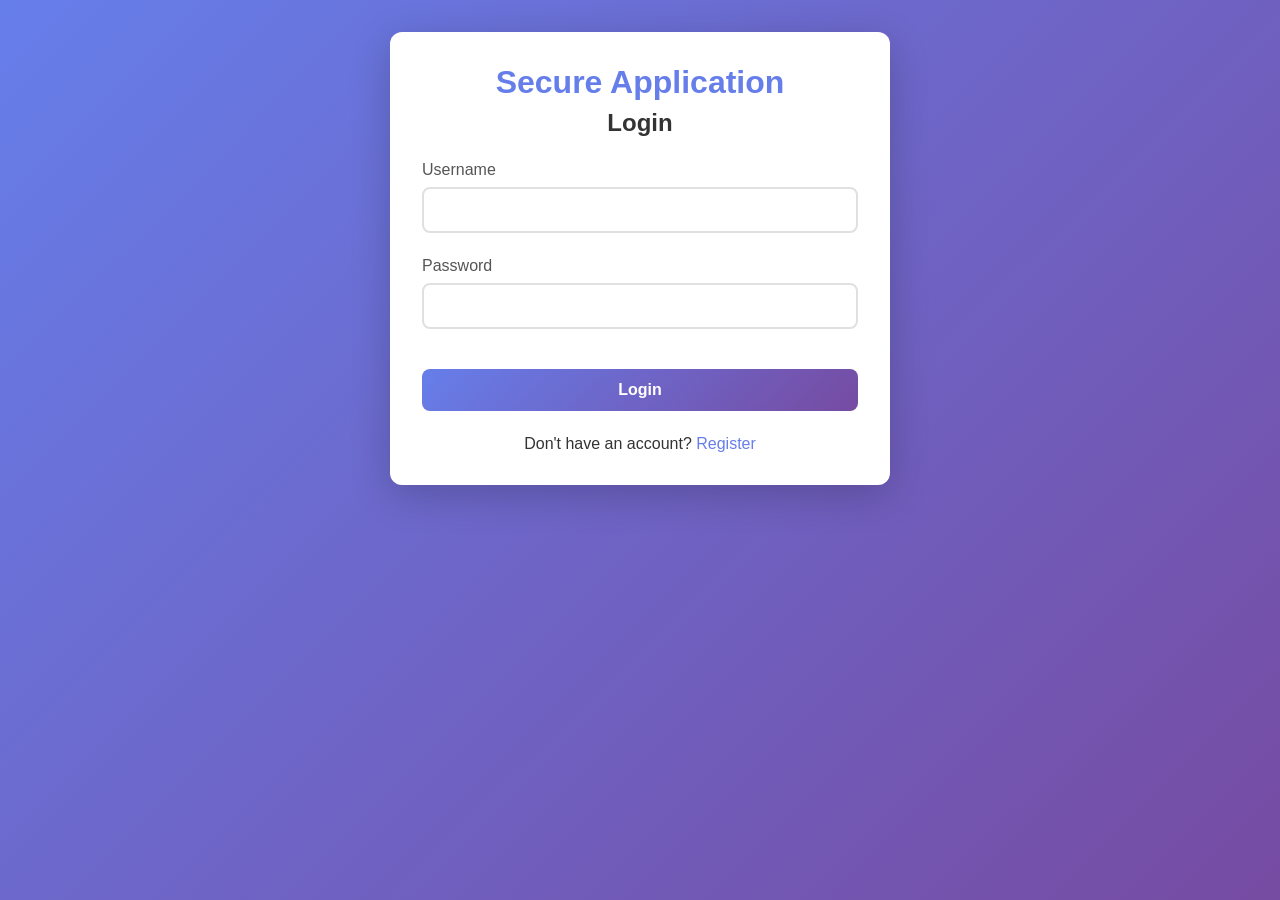
==== frontend/index.html @ 4bf396db "the secure version" ====
<!DOCTYPE html>
<html lang="en">
<head>
    <meta charset="UTF-8">
    <meta name="viewport" content="width=device-width, initial-scale=1.0">
    <title>Dashboard - Secure App</title>
    <link rel="stylesheet" href="css/style.css">
</head>
<body>
    <nav class="navbar">
        <div class="nav-container">
            <h1>Secure Application</h1>
            <div class="nav-actions">
                <span id="user-info"></span>
                <button id="logout-btn" class="btn btn-secondary">Logout</button>
            </div>
        </div>
    </nav>
    
    <div class="container">
        <div class="dashboard">
            <div class="card">
                <h2>User Information</h2>
                <div id="user-details"></div>
            </div>
            
            <div class="card">
                <h2>Two-Factor Authentication</h2>
                <div id="2fa-section">
                    <div id="2fa-disabled" style="display: none;">
                        <p>Two-factor authentication is currently disabled.</p>
                        <button id="enable-2fa-btn" class="btn btn-primary">Enable 2FA</button>
                    </div>
                    
                    <div id="2fa-enabled" style="display: none;">
                        <p>Two-factor authentication is enabled for your account.</p>
                        <button id="disable-2fa-btn" class="btn btn-danger">Disable 2FA</button>
                    </div>
                    
                    <div id="2fa-setup" style="display: none;">
                        <h3>Set up 2FA</h3>
                        <p>Scan this QR code with your authenticator app (Google Authenticator, Authy, etc.)</p>
                        <div id="qr-code-container"></div>
                        <div class="form-group">
                            <label>Manual entry code (if you can't scan):</label>
                            <code id="totp-secret"></code>
                        </div>
                        <button id="close-2fa-setup" class="btn btn-secondary">Close</button>
                    </div>
                </div>
            </div>
            
            <div class="card">
                <h2>Your Data</h2>
                <button id="add-data-btn" class="btn btn-primary">Add New Item</button>
                
                <div id="add-data-form" style="display: none; margin-top: 1rem;">
                    <div class="form-group">
                        <label for="data-title">Title</label>
                        <input type="text" id="data-title" required>
                    </div>
                    <div class="form-group">
                        <label for="data-content">Content</label>
                        <textarea id="data-content" rows="4" required></textarea>
                    </div>
                    <button id="save-data-btn" class="btn btn-success">Save</button>
                    <button id="cancel-data-btn" class="btn btn-secondary">Cancel</button>
                </div>
                
                <div id="data-list"></div>
                <div id="error-message" class="error-message" style="display: none;"></div>
            </div>
        </div>
    </div>
    
    <script src="js/auth.js"></script>
    <script src="js/main.js"></script>
</body>
</html>
---- frontend/css/style.css ----
/* Global Styles */
* {
    margin: 0;
    padding: 0;
    box-sizing: border-box;
}

body {
    font-family: -apple-system, BlinkMacSystemFont, 'Segoe UI', Roboto, Oxygen, Ubuntu, Cantarell, sans-serif;
    background: linear-gradient(135deg, #667eea 0%, #764ba2 100%);
    min-height: 100vh;
    color: #333;
}

.container {
    max-width: 1200px;
    margin: 0 auto;
    padding: 2rem;
}

/* Navigation */
.navbar {
    background-color: rgba(255, 255, 255, 0.95);
    box-shadow: 0 2px 10px rgba(0, 0, 0, 0.1);
    padding: 1rem 0;
}

.nav-container {
    max-width: 1200px;
    margin: 0 auto;
    padding: 0 2rem;
    display: flex;
    justify-content: space-between;
    align-items: center;
}

.nav-container h1 {
    font-size: 1.5rem;
    color: #667eea;
}

.nav-actions {
    display: flex;
    align-items: center;
    gap: 1rem;
}

#user-info {
    color: #666;
    font-weight: 500;
}

/* Cards */
.auth-card,
.card {
    background: white;
    border-radius: 12px;
    padding: 2rem;
    box-shadow: 0 10px 40px rgba(0, 0, 0, 0.2);
    max-width: 500px;
    margin: 0 auto;
}

.card {
    max-width: 100%;
    margin-bottom: 2rem;
}

.auth-card h1 {
    color: #667eea;
    text-align: center;
    margin-bottom: 0.5rem;
}

.auth-card h2,
.card h2 {
    color: #333;
    margin-bottom: 1.5rem;
    text-align: center;
}

/* Forms */
.form-group {
    margin-bottom: 1.5rem;
}

.form-group label {
    display: block;
    margin-bottom: 0.5rem;
    color: #555;
    font-weight: 500;
}

.form-group input,
.form-group textarea {
    width: 100%;
    padding: 0.75rem;
    border: 2px solid #e0e0e0;
    border-radius: 8px;
    font-size: 1rem;
    transition: border-color 0.3s;
}

.form-group input:focus,
.form-group textarea:focus {
    outline: none;
    border-color: #667eea;
}

.form-group small {
    display: block;
    margin-top: 0.25rem;
    color: #888;
    font-size: 0.875rem;
}

.form-group code {
    display: block;
    background: #f5f5f5;
    padding: 0.5rem;
    border-radius: 4px;
    font-family: 'Courier New', monospace;
    font-size: 0.9rem;
}

/* Buttons */
.btn {
    padding: 0.75rem 1.5rem;
    border: none;
    border-radius: 8px;
    font-size: 1rem;
    font-weight: 600;
    cursor: pointer;
    transition: all 0.3s;
    display: inline-block;
    text-decoration: none;
}

.btn-primary {
    background: linear-gradient(135deg, #667eea 0%, #764ba2 100%);
    color: white;
}

.btn-primary:hover {
    transform: translateY(-2px);
    box-shadow: 0 5px 20px rgba(102, 126, 234, 0.4);
}

.btn-secondary {
    background: #6c757d;
    color: white;
}

.btn-secondary:hover {
    background: #5a6268;
}

.btn-success {
    background: #28a745;
    color: white;
}

.btn-success:hover {
    background: #218838;
}

.btn-danger {
    background: #dc3545;
    color: white;
}

.btn-danger:hover {
    background: #c82333;
}

button[type="submit"] {
    width: 100%;
    margin-top: 1rem;
}

/* Messages */
.error-message {
    background: #f8d7da;
    color: #721c24;
    padding: 1rem;
    border-radius: 8px;
    margin-bottom: 1rem;
    border: 1px solid #f5c6cb;
}

.success-message {
    background: #d4edda;
    color: #155724;
    padding: 1rem;
    border-radius: 8px;
    margin-bottom: 1rem;
    border: 1px solid #c3e6cb;
}

/* Auth Links */
.auth-links {
    text-align: center;
    margin-top: 1.5rem;
}

.auth-links a {
    color: #667eea;
    text-decoration: none;
    font-weight: 500;
}

.auth-links a:hover {
    text-decoration: underline;
}

/* Dashboard */
.dashboard {
    margin-top: 2rem;
}

#user-details {
    line-height: 1.8;
}

#user-details p {
    margin-bottom: 0.5rem;
}

#user-details strong {
    color: #667eea;
    display: inline-block;
    width: 120px;
}

/* Data List */
#data-list {
    margin-top: 1.5rem;
}

.data-item {
    background: #f8f9fa;
    padding: 1rem;
    border-radius: 8px;
    margin-bottom: 1rem;
    border-left: 4px solid #667eea;
}

.data-item h3 {
    color: #333;
    margin-bottom: 0.5rem;
}

.data-item p {
    color: #666;
    margin-bottom: 0.5rem;
}

.data-item small {
    color: #888;
    font-size: 0.875rem;
}

.data-item button {
    margin-top: 0.5rem;
}

/* QR Code */
#qr-code-container {
    text-align: center;
    margin: 1.5rem 0;
}

#qr-code-container img {
    max-width: 300px;
    border: 2px solid #e0e0e0;
    border-radius: 8px;
    padding: 1rem;
    background: white;
}

/* Responsive */
@media (max-width: 768px) {
    .container {
        padding: 1rem;
    }
    
    .auth-card,
    .card {
        padding: 1.5rem;
    }
    
    .nav-container {
        flex-direction: column;
        gap: 1rem;
    }
    
    .nav-actions {
        flex-direction: column;
        width: 100%;
    }
    
    #user-details strong {
        display: block;
        width: auto;
    }
}

/* Loading State */
.loading {
    opacity: 0.6;
    pointer-events: none;
}

/* Hidden */
.hidden {
    display: none !important;
}
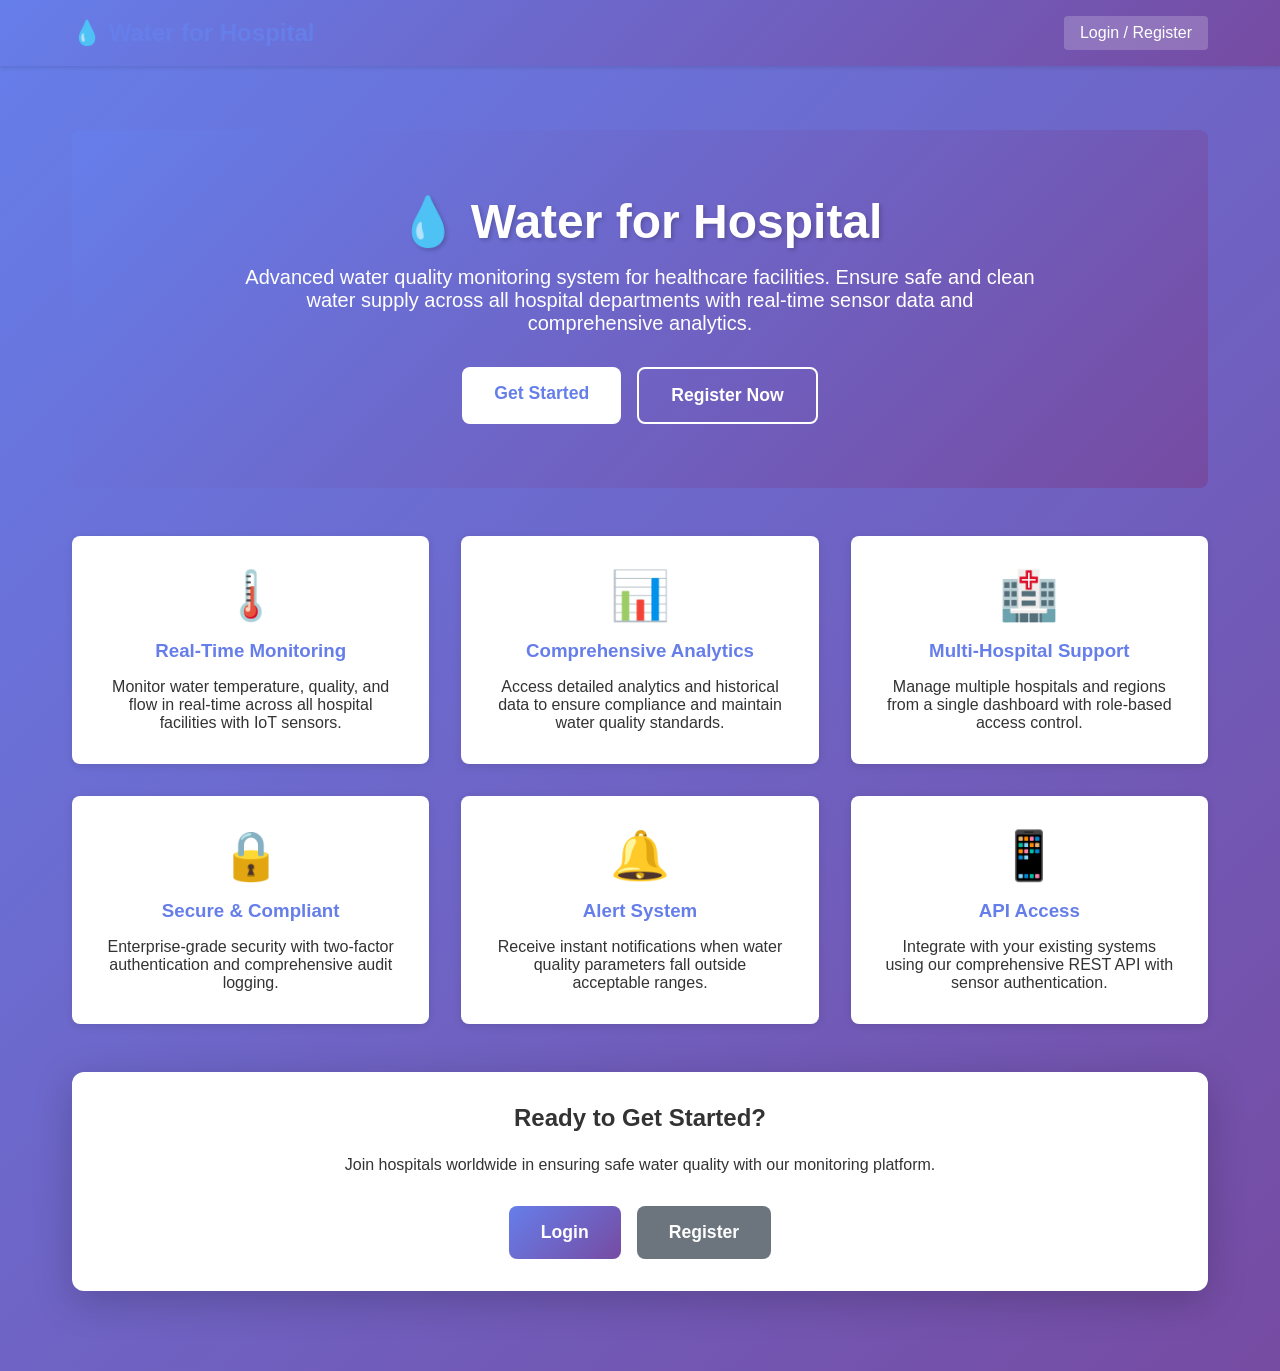
==== commit 043e5d23: "Complete frontend rebranding and landing page implementation Co-authored-by: Xander-Vanlaer <1818405" ====
--- a/frontend/index.html
+++ b/frontend/index.html
@@ -3,77 +3,191 @@
 <head>
     <meta charset="UTF-8">
     <meta name="viewport" content="width=device-width, initial-scale=1.0">
-    <title>Dashboard - Secure App</title>
+    <title>Water for Hospital - Water Monitoring System</title>
     <link rel="stylesheet" href="css/style.css">
+    <style>
+        .hero {
+            background: linear-gradient(135deg, #667eea 0%, #764ba2 100%);
+            color: white;
+            padding: 4rem 2rem;
+            text-align: center;
+            border-radius: 8px;
+            margin: 2rem 0;
+        }
+        
+        .hero h1 {
+            font-size: 3rem;
+            margin-bottom: 1rem;
+            text-shadow: 2px 2px 4px rgba(0,0,0,0.2);
+        }
+        
+        .hero p {
+            font-size: 1.25rem;
+            margin-bottom: 2rem;
+            max-width: 800px;
+            margin-left: auto;
+            margin-right: auto;
+        }
+        
+        .cta-buttons {
+            display: flex;
+            gap: 1rem;
+            justify-content: center;
+            flex-wrap: wrap;
+        }
+        
+        .cta-btn {
+            padding: 1rem 2rem;
+            font-size: 1.1rem;
+            border-radius: 8px;
+            text-decoration: none;
+            font-weight: 600;
+            transition: transform 0.2s, box-shadow 0.2s;
+            display: inline-block;
+        }
+        
+        .cta-btn:hover {
+            transform: translateY(-2px);
+            box-shadow: 0 4px 12px rgba(0,0,0,0.2);
+        }
+        
+        .cta-primary {
+            background: white;
+            color: #667eea;
+        }
+        
+        .cta-secondary {
+            background: transparent;
+            color: white;
+            border: 2px solid white;
+        }
+        
+        .features {
+            display: grid;
+            grid-template-columns: repeat(auto-fit, minmax(300px, 1fr));
+            gap: 2rem;
+            margin: 3rem 0;
+        }
+        
+        .feature-card {
+            background: white;
+            padding: 2rem;
+            border-radius: 8px;
+            box-shadow: 0 2px 8px rgba(0,0,0,0.1);
+            text-align: center;
+        }
+        
+        .feature-icon {
+            font-size: 3rem;
+            margin-bottom: 1rem;
+        }
+        
+        .feature-card h3 {
+            color: #667eea;
+            margin-bottom: 1rem;
+        }
+        
+        .navbar {
+            background: linear-gradient(135deg, #667eea 0%, #764ba2 100%);
+            color: white;
+            padding: 1rem 0;
+            box-shadow: 0 2px 4px rgba(0,0,0,0.1);
+        }
+        
+        .nav-container {
+            max-width: 1200px;
+            margin: 0 auto;
+            padding: 0 2rem;
+            display: flex;
+            justify-content: space-between;
+            align-items: center;
+        }
+        
+        .nav-container h1 {
+            margin: 0;
+            font-size: 1.5rem;
+        }
+        
+        .nav-actions a {
+            color: white;
+            text-decoration: none;
+            padding: 0.5rem 1rem;
+            border-radius: 4px;
+            background: rgba(255,255,255,0.2);
+            transition: background 0.2s;
+        }
+        
+        .nav-actions a:hover {
+            background: rgba(255,255,255,0.3);
+        }
+    </style>
 </head>
 <body>
     <nav class="navbar">
         <div class="nav-container">
-            <h1>Secure Application</h1>
+            <h1>💧 Water for Hospital</h1>
             <div class="nav-actions">
-                <span id="user-info"></span>
-                <button id="logout-btn" class="btn btn-secondary">Logout</button>
+                <a href="login.html">Login / Register</a>
             </div>
         </div>
     </nav>
     
     <div class="container">
-        <div class="dashboard">
-            <div class="card">
-                <h2>User Information</h2>
-                <div id="user-details"></div>
+        <div class="hero">
+            <h1>💧 Water for Hospital</h1>
+            <p>Advanced water quality monitoring system for healthcare facilities. Ensure safe and clean water supply across all hospital departments with real-time sensor data and comprehensive analytics.</p>
+            <div class="cta-buttons">
+                <a href="login.html" class="cta-btn cta-primary">Get Started</a>
+                <a href="login.html#register" class="cta-btn cta-secondary">Register Now</a>
+            </div>
+        </div>
+        
+        <div class="features">
+            <div class="feature-card">
+                <div class="feature-icon">🌡️</div>
+                <h3>Real-Time Monitoring</h3>
+                <p>Monitor water temperature, quality, and flow in real-time across all hospital facilities with IoT sensors.</p>
             </div>
             
-            <div class="card">
-                <h2>Two-Factor Authentication</h2>
-                <div id="2fa-section">
-                    <div id="2fa-disabled" style="display: none;">
-                        <p>Two-factor authentication is currently disabled.</p>
-                        <button id="enable-2fa-btn" class="btn btn-primary">Enable 2FA</button>
-                    </div>
-                    
-                    <div id="2fa-enabled" style="display: none;">
-                        <p>Two-factor authentication is enabled for your account.</p>
-                        <button id="disable-2fa-btn" class="btn btn-danger">Disable 2FA</button>
-                    </div>
-                    
-                    <div id="2fa-setup" style="display: none;">
-                        <h3>Set up 2FA</h3>
-                        <p>Scan this QR code with your authenticator app (Google Authenticator, Authy, etc.)</p>
-                        <div id="qr-code-container"></div>
-                        <div class="form-group">
-                            <label>Manual entry code (if you can't scan):</label>
-                            <code id="totp-secret"></code>
-                        </div>
-                        <button id="close-2fa-setup" class="btn btn-secondary">Close</button>
-                    </div>
-                </div>
+            <div class="feature-card">
+                <div class="feature-icon">📊</div>
+                <h3>Comprehensive Analytics</h3>
+                <p>Access detailed analytics and historical data to ensure compliance and maintain water quality standards.</p>
             </div>
             
-            <div class="card">
-                <h2>Your Data</h2>
-                <button id="add-data-btn" class="btn btn-primary">Add New Item</button>
-                
-                <div id="add-data-form" style="display: none; margin-top: 1rem;">
-                    <div class="form-group">
-                        <label for="data-title">Title</label>
-                        <input type="text" id="data-title" required>
-                    </div>
-                    <div class="form-group">
-                        <label for="data-content">Content</label>
-                        <textarea id="data-content" rows="4" required></textarea>
-                    </div>
-                    <button id="save-data-btn" class="btn btn-success">Save</button>
-                    <button id="cancel-data-btn" class="btn btn-secondary">Cancel</button>
-                </div>
-                
-                <div id="data-list"></div>
-                <div id="error-message" class="error-message" style="display: none;"></div>
+            <div class="feature-card">
+                <div class="feature-icon">🏥</div>
+                <h3>Multi-Hospital Support</h3>
+                <p>Manage multiple hospitals and regions from a single dashboard with role-based access control.</p>
+            </div>
+            
+            <div class="feature-card">
+                <div class="feature-icon">🔒</div>
+                <h3>Secure & Compliant</h3>
+                <p>Enterprise-grade security with two-factor authentication and comprehensive audit logging.</p>
+            </div>
+            
+            <div class="feature-card">
+                <div class="feature-icon">🔔</div>
+                <h3>Alert System</h3>
+                <p>Receive instant notifications when water quality parameters fall outside acceptable ranges.</p>
+            </div>
+            
+            <div class="feature-card">
+                <div class="feature-icon">📱</div>
+                <h3>API Access</h3>
+                <p>Integrate with your existing systems using our comprehensive REST API with sensor authentication.</p>
+            </div>
+        </div>
+        
+        <div class="card" style="text-align: center; margin: 3rem 0;">
+            <h2>Ready to Get Started?</h2>
+            <p style="margin-bottom: 2rem;">Join hospitals worldwide in ensuring safe water quality with our monitoring platform.</p>
+            <div class="cta-buttons">
+                <a href="login.html" class="btn btn-primary" style="padding: 1rem 2rem; font-size: 1.1rem;">Login</a>
+                <a href="login.html#register" class="btn btn-secondary" style="padding: 1rem 2rem; font-size: 1.1rem;">Register</a>
             </div>
         </div>
     </div>
-    
-    <script src="js/auth.js"></script>
-    <script src="js/main.js"></script>
 </body>
 </html>
